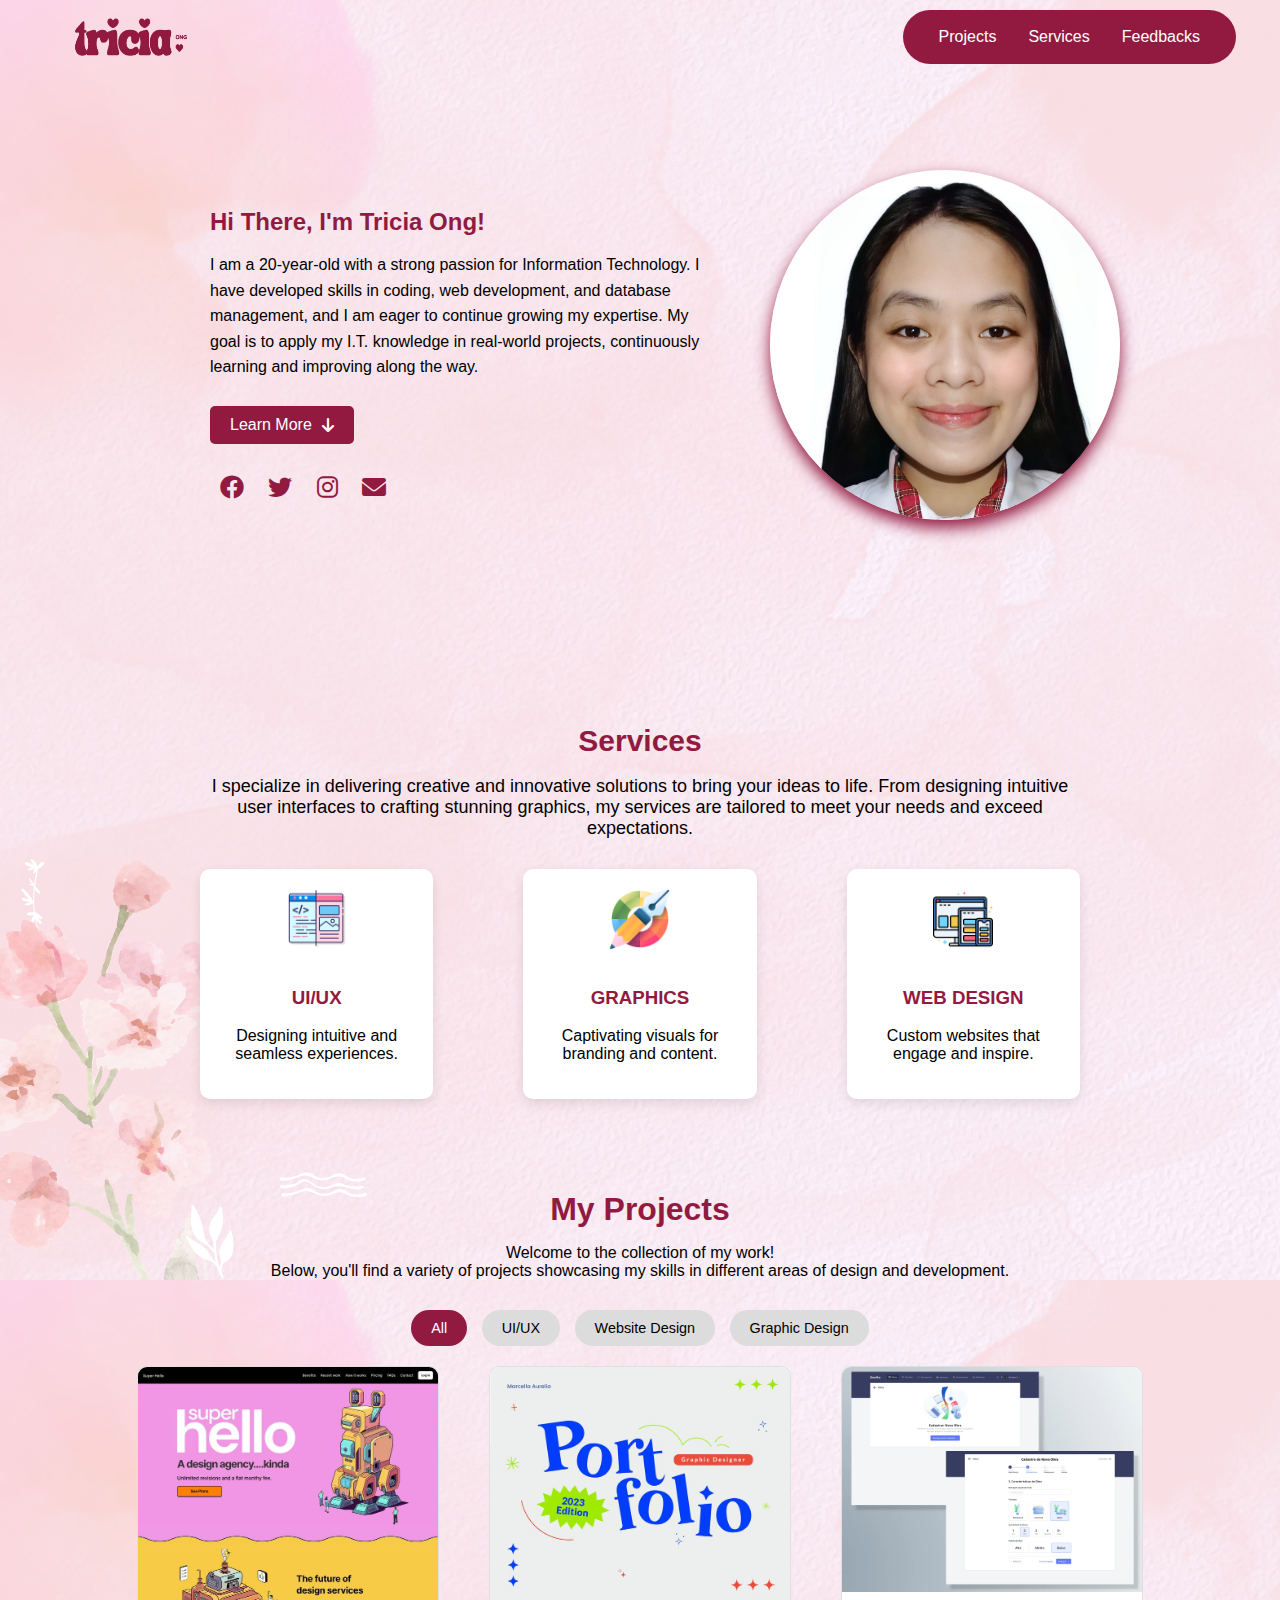
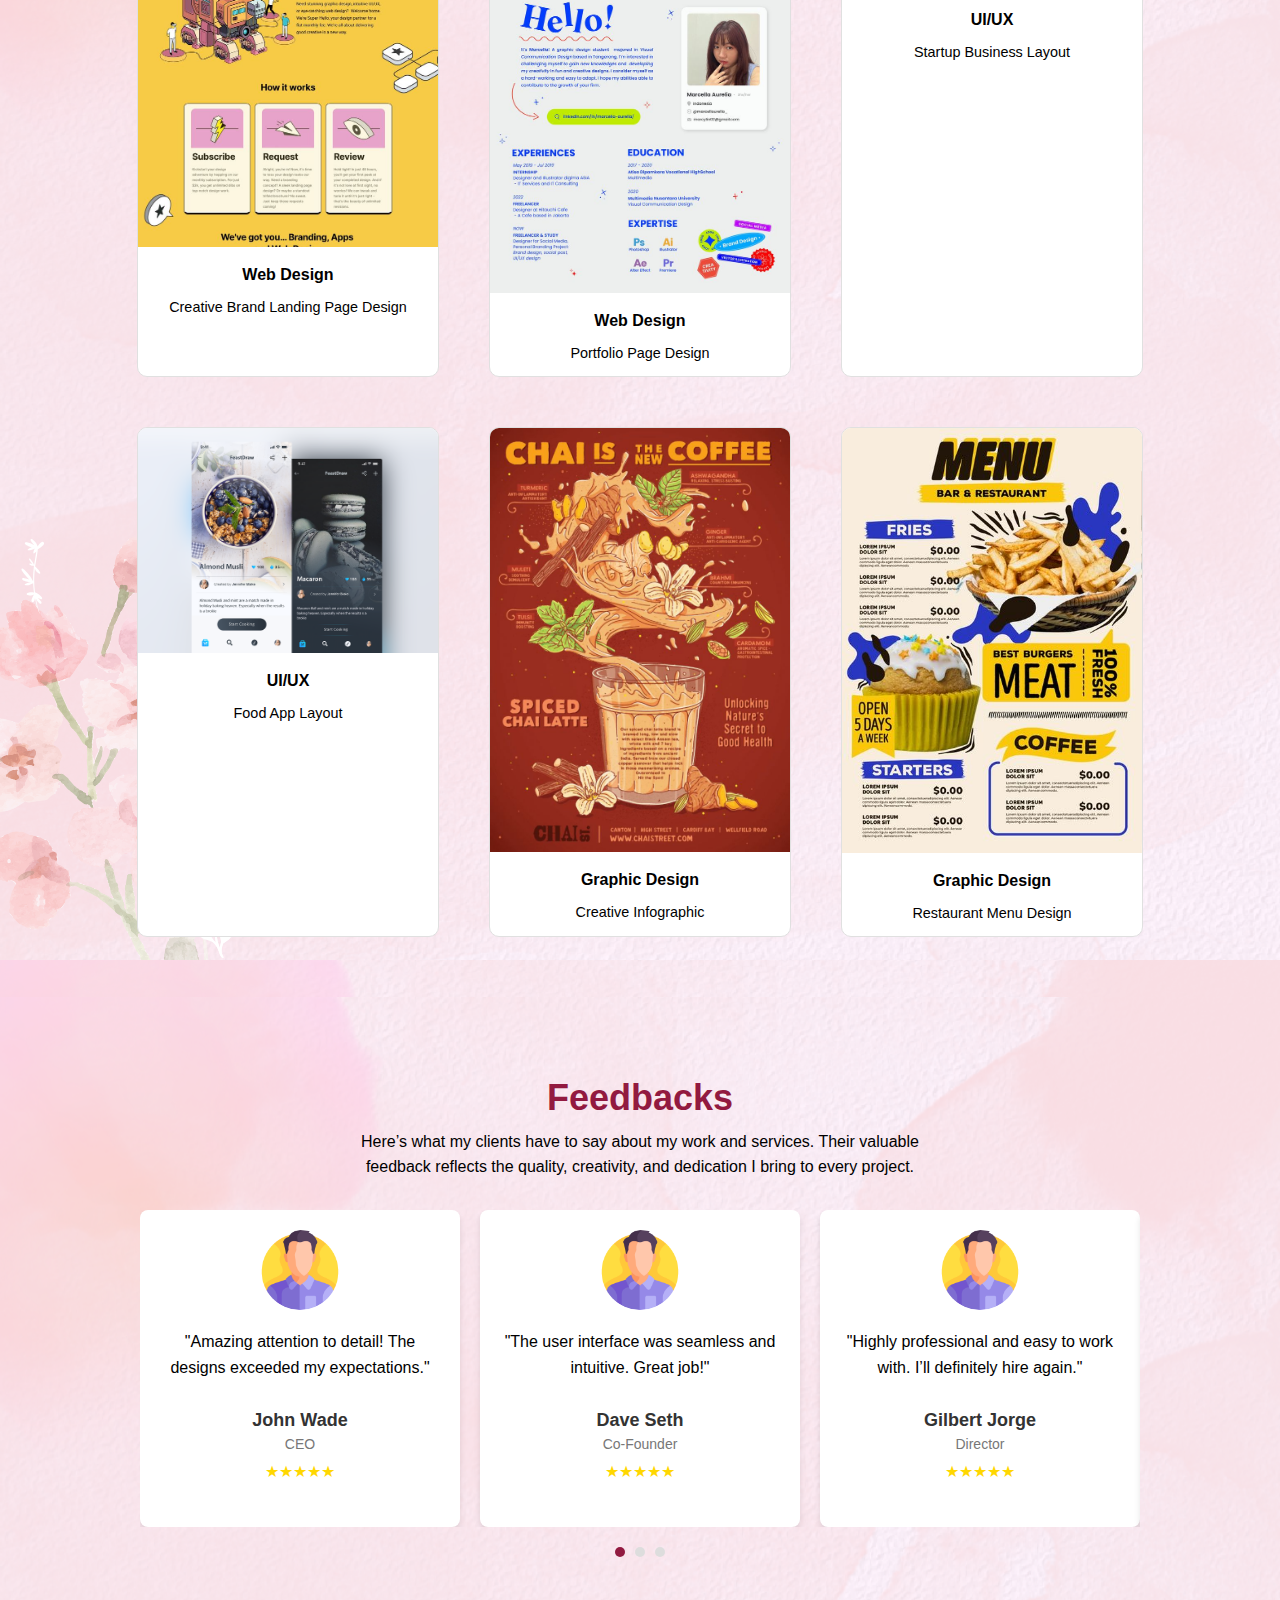
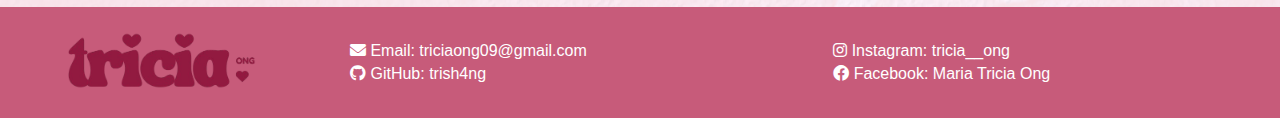
==== html/index.html @ 86149199 "PORTFOLIO" ====
<!DOCTYPE html>
<html lang="en">
<head>
    <meta charset="UTF-8">
    <meta name="viewport" content="width=device-width, initial-scale=1.0">
    <link rel="stylesheet" href="/css/wireframe.css">
    <link rel="icon" type="image/x-icon" href="/images/icon.png">
    <link rel="stylesheet" href="https://cdnjs.cloudflare.com/ajax/libs/font-awesome/6.0.0-beta3/css/all.min.css">
    <title>Portfolio</title>
</head>
<body>
    <!-- Navbar -->
    <div class="container1">
        <div class="navbar">
            <img src="/images/logo3.png" class="logo" alt="Logo">
            <ul>
                <li><a href="#projects">Projects</a></li>
                <li><a href="#services">Services</a></li>
                <li><a href="#feedbacks">Feedbacks</a></li>
            </ul>
        </div>
    </div>

    <!-- First Section: Hi There, I'm Tricia Ong -->
    <div class="flex-container">
        <!-- Left container: Heading and Paragraph -->
        <div class="container2">
            <h1>Hi There, I'm Tricia Ong!</h1>
            <p>I am a 20-year-old with a strong passion for Information Technology. I have developed skills in coding, web development, and database management, and I am eager to continue growing my expertise. My goal is to apply my I.T. knowledge in real-world projects, continuously learning and improving along the way.</p>
            <button type="button">
                Learn More <i class="fas fa-arrow-down"></i>
            </button>
            <div class="social-media">
                <a href="https://www.facebook.com" target="_blank"><i class="fab fa-facebook"></i></a>
                <a href="https://www.twitter.com" target="_blank"><i class="fab fa-twitter"></i></a>
                <a href="https://www.instagram.com" target="_blank"><i class="fab fa-instagram"></i></a>
                <a href="mailto:yourmail@gmail.com"><i class="fas fa-envelope"></i></a>
            </div>
        </div>
        <!-- Right container: Image -->
        <div class="container3">
            <img src="/images/shang1.jpg" class="profile-pic" alt="Profile Picture">
        </div>
    </div>

    <!-- Section: Services -->
<div class="services-section" id="services">
    <h2>Services</h2>
    <p>I specialize in delivering creative and innovative solutions to bring your ideas to life. From designing intuitive user interfaces to crafting stunning graphics, my services are tailored to meet your needs and exceed expectations.</p>
    <div class="services">
        <div class="service-card">
            <img src="/images/programming.png" alt="UI/UX">
            <h3>UI/UX</h3>
            <p>Designing intuitive and seamless experiences.</p>
        </div>
        <div class="service-card">
            <img src="/images/graphic-designer.png" alt="Graphics">
            <h3>GRAPHICS</h3>
            <p>Captivating visuals for branding and content.</p>
        </div>
        <div class="service-card">
            <img src="/images/responsive-design.png" alt="Web Design">
            <h3>WEB DESIGN</h3>
            <p>Custom websites that engage and inspire.</p>
        </div>
    </div>
</div>

<section id="projects" class="projects-section">
    <div class="container">
      <h2 class="section-title">My Projects</h2>
      <p class="section-description">
        Welcome to the collection of my work!<br>Below, you'll find a variety of projects showcasing my skills in different areas of design and development.
      </p>
      <div class="filter-buttons">
        <button class="filter-btn active" data-filter="all">All</button>
        <button class="filter-btn" data-filter="uiux">UI/UX</button>
        <button class="filter-btn" data-filter="website-design">Website Design</button>
        <button class="filter-btn" data-filter="graphic-design">Graphic Design</button>
      </div>
      <div class="projects-grid">
        <!-- Project 1 -->
        <div class="project-card website-design">
          <img src="/images/web2.jpg" alt="Creative Brand Landing Page Design">
          <h3>Web Design</h3>
          <p>Creative Brand Landing Page Design</p>
        </div>
        <!-- Project 2 -->
        <div class="project-card website-design">
          <img src="/images/web3.jpg" alt="Portfolio Page Design">
          <h3>Web Design</h3>
          <p>Portfolio Page Design</p>
        </div>
        <!-- Project 3 -->
        <div class="project-card uiux">
            <img src="/images/ui2.jpg" alt="Startup Business Layout">
            <h3>UI/UX</h3>
            <p>Startup Business Layout</p>
        </div>
        <!-- Project 4 -->
        <div class="project-card uiux">
            <img src="/images/ui1.png" alt="Food App Layout">
            <h3>UI/UX</h3>
            <p>Food App Layout</p>
        </div>
        <!-- Project 5 -->
        <div class="project-card graphic-design">
            <img src="/images/graphic2.jpg" alt="Creative Infographic">
            <h3>Graphic Design</h3>
            <p>Creative Infographic</p>
        </div>
        <!-- Project 6 -->
        <div class="project-card graphic-design">
            <img src="/images/graphic3.jpg" alt="Restaurant Menu Design">
            <h3>Graphic Design</h3>
            <p>Restaurant Menu Design</p>
        </div>
    </div>
  </section>
  

<div class="feedback-section" id="feedbacks">
    <h2>Feedbacks</h2>
    <p>Here’s what my clients have to say about my work and services. Their valuable feedback reflects the quality, creativity, and dedication I bring to every project.</p>
    
    <div class="slider-container">
        <div class="slider">
            <!-- First Slide -->
            <div class="feedback-slide">
                <div class="feedback-card">
                    <img src="/images/man.png" alt="John Wade">
                    <p>"Amazing attention to detail! The designs exceeded my expectations."</p>
                    <h4>John Wade</h4>
                    <span>CEO</span>
                    <div class="stars">★★★★★</div>
                </div>
                <div class="feedback-card">
                    <img src="/images/man.png" alt="Dave Seth">
                    <p>"The user interface was seamless and intuitive. Great job!"</p>
                    <h4>Dave Seth</h4>
                    <span>Co-Founder</span>
                    <div class="stars">★★★★★</div>
                </div>
                <div class="feedback-card">
                    <img src="/images/man.png" alt="Gilbert Jorge">
                    <p>"Highly professional and easy to work with. I’ll definitely hire again."</p>
                    <h4>Gilbert Jorge</h4>
                    <span>Director</span>
                    <div class="stars">★★★★★</div>
                </div>
            </div>

            <!-- Second Slide -->
            <div class="feedback-slide">
                <div class="feedback-card">
                    <img src="/images/woman.png" alt="Alice Doe">
                    <p>"The website looks fantastic and performs flawlessly on all devices!"</p>
                    <h4>Alice Doe</h4>
                    <span>Manager</span>
                    <div class="stars">★★★★★</div>
                </div>
                <div class="feedback-card">
                    <img src="/images/man.png" alt="Evan Smith">
                    <p>"The communication throughout the project was outstanding. Loved the results!"</p>
                    <h4>Evan Smith</h4>
                    <span>Engineer</span>
                    <div class="stars">★★★★★</div>
                </div>
                <div class="feedback-card">
                    <img src="/images/woman.png" alt="Sophia Lee">
                    <p>"Delivered the project on time and with exceptional quality. Highly recommended."</p>
                    <h4>Sophia Lee</h4>
                    <span>Designer</span>
                    <div class="stars">★★★★★</div>
                </div>
            </div>

            <!-- Third Slide -->
            <div class="feedback-slide">
                <div class="feedback-card">
                    <img src="/images/man.png" alt="Jack Brown">
                    <p>"The logo design was exactly what I envisioned, simple yet powerful."</p>
                    <h4>Jack Brown</h4>
                    <span>Entrepreneur</span>
                    <div class="stars">★★★★★</div>
                </div>
                <div class="feedback-card">
                    <img src="/images/woman.png" alt="Maria Wilson">
                    <p>"Your work has elevated my business. Thank you for your dedication!"</p>
                    <h4>Maria Wilson</h4>
                    <span>Consultant</span>
                    <div class="stars">★★★★★</div>
                </div>
                <div class="feedback-card">
                    <img src="/images/man.png" alt="Kevin White">
                    <p>"You brought my ideas to life better than I could have imagined. Incredible work!"</p>
                    <h4>Kevin White</h4>
                    <span>Architect</span>
                    <div class="stars">★★★★★</div>
                </div>
            </div>
        </div>
    </div>

    <div class="dots">
        <span class="dot active" data-slide="0"></span>
        <span class="dot" data-slide="1"></span>
        <span class="dot" data-slide="2"></span>
    </div>
</div>

<!-- Footer Section -->
<footer class="footer">
    <div class="footer-logo">
        <img src="/images/logo3.png" alt="Logo">
    </div>
    <div class="footer-links">
        <div class="footer-column">
            <!-- Center column -->
            <a href="mailto:triciaong09@gmail.com"><i class="fa-solid fa-envelope"></i> Email: triciaong09@gmail.com</a>
            <a href="https://bit.ly/3ST3BWnhttps://github.com/trish4ng/BSIT3D_Ong" target="_blank"><i class="fa-brands fa-github"></i> GitHub: trish4ng</a>
        </div>
        <div class="footer-column">
            <!-- Right column -->
            <a href="https://www.instagram.com/tricia__ong/" target="_blank"><i class="fa-brands fa-instagram"></i> Instagram: tricia__ong</a>
            <a href="https://www.facebook.com/MariaTriciaOng/" target="_blank"><i class="fa-brands fa-facebook"></i> Facebook: Maria Tricia Ong</a>
        </div>
    </div>
</footer>


    <script src="/javascript/script.js"></script>
</body>
</html>
---- css/wireframe.css ----
::-webkit-scrollbar {
    display: none;   
}

/* General body styling */
body {
    font-family: Arial, sans-serif;
    margin: 0;
    padding: 0;
    background-color: #FFCBCB;
    font-family: Verdana, Geneva, Tahoma, sans-serif;
    background-image: url("/images/bg3.png");
    width: 100%;
    height: 100%;
}

html {
    scroll-behavior: smooth;
}


/* Navbar container */
.navbar {
    display: flex;
    justify-content: space-between;
    align-items: center;
    padding: 10px 20px;
    position: fixed;
    top: 0;
    left: 0;
    width: 100%;
    transition: background-color 0.3s ease;
    z-index: 1000;
}

.navbar.scrolled {
    background-color: #C75B7A;
}

/* Logo styling */
.logo {
    width: 120px; /* Adjust the size of your logo */
    height: 40px;
    margin-left: 50px;
}

/* Navbar links */
.navbar ul {
    display: flex;
    list-style: none;
    padding: 10px 20px; /* Padding for the entire box */
    background-color: #921A40; /* Background color for the box containing the links */
    border-radius: 30px; /* Rounded corners for the box */
    margin: 0;
    margin-right: 5%;
}

.navbar ul li {
    margin: 0;
}

.navbar ul li a {
    display: block; /* Makes the link take up the full space */
    color: white;
    text-decoration: none;
    padding: 8px 16px;
    transition: background-color 0.3s;
    border-radius: 20px;
}

.navbar ul li a:hover {
    background-color: #DA7297;
}

/* Flexbox container for both sections */
.flex-container {
    display: flex;
    justify-content: center; /* Align items from the left */
    align-items: center; /* Vertically center content */
    padding: 20px;
    max-width: 1200px; /* Control the overall width of the layout */
    margin: 150px auto; /* Center the flex container horizontally */
    gap: 10px; /* Reduce space between the text and image containers */
}

/* Left side: Heading and paragraph container */
.container2 {
    width: 500px; /* Fixed width */
    height: auto; /* Adjust height automatically based on content */
    text-align: left;
    padding-right: 10px; /* Less space between text and image */
    padding: 0; /* Remove padding to bring it closer */
    box-sizing: border-box; /* Ensures padding doesn't increase width/height */
}

.container2 h1 {
    font-size: 24px;
    font-weight: bold;
    margin-bottom: 15px;
    color: #921A40;
}

.container2 p {
    font-size: 16px;
    line-height: 1.6;
}

/* Button styling */
button {
    padding: 10px 20px;
    background-color: #921A40;
    color: white;
    border: none;
    border-radius: 5px;
    font-size: 16px;
    cursor: pointer;
    display: inline-flex;
    align-items: center;
    margin-bottom: 20px; /* Space below button */
    margin-top: 10px;
}

button i {
    margin-left: 10px;
}

button:hover {
    background-color: #DA7297;
}

/* Social media icons styling */
.social-media {
    margin-top: 10px;
}

.social-media a {
    margin: 0 10px;
    font-size: 24px;
    color: #921A40;
    text-decoration: none;
}

.social-media a:hover {
    color: #DA7297;
}

/* Right side: Image container */
.container3 {
    width: 350px; /* Adjust the width for the image container */
    height: auto; /* Adjust height automatically */
    text-align: center; /* Center the image horizontally */
    padding: 0; /* Remove padding to bring it closer */
    box-sizing: border-box; /* Ensures padding doesn't increase width/height */
}

.container3 img {
    width: 350px; /* Larger width */
    height: 350px; /* Larger height */
    border-radius: 50%; /* Fully round image */
    box-shadow: 0 8px 16px #921A40; /* Add a shadow */
    margin-left: 50px;
}

/* Services Section */
.services-section {
    padding: 5px 200px;
    text-align: center;
}

.services-section h2 {
    font-size: 30px;
    margin-bottom: 10px;
    color: #921A40;
}

.services-section p {
    font-size: 18px;
}

.services {
    display: grid;
    grid-template-columns: repeat(auto-fit, minmax(200px, 1fr));
    gap: 90px;
    margin-top: 30px;
}

.service-card {
    background: #fff;
    padding: 20px;
    border-radius: 10px;
    box-shadow: 0px 4px 12px rgba(0, 0, 0, 0.1);
    text-align: center;
    transition: transform 0.3s ease, box-shadow 0.3s ease;
}

.service-card img {
    max-width: 60px;
    margin-bottom: 15px;
}

.service-card h3 {
    color: #921A40;
}

.service-card p {
    font-size: 16px;
    color: black;
}

/* Hover Effect */
.service-card:hover {
    transform: scale(1.1);
    box-shadow: 0px 8px 16px rgba(0, 0, 0, 0.2);
}

.feedback-section {
    text-align: center;
    padding: 50px 20px;
    background-color: transparent; /* Make the background transparent */
    background-image: inherit; /* Inherit the main background image if needed */
}

.feedback-section h2 {
    font-size: 36px;
    font-weight: bold;
    color: #921A40;
    margin-bottom: 10px;
}

.feedback-section p {
    color: black;
    max-width: 600px;
    margin: 0 auto 30px;
    line-height: 1.6;
}

.slider-container {
    overflow: hidden;
    position: relative;
    max-width: 1000px;
    margin: 0 auto;
}

.slider {
    display: flex;
    transition: transform 0.5s ease-in-out;
}

.feedback-slide {
    display: flex;
    gap: 20px;
    flex-shrink: 0;
    width: 100%;
    justify-content: space-between;
}

.feedback-card {
    flex: 1;
    background-color: #fff;
    padding: 20px;
    border-radius: 8px;
    box-shadow: 0 4px 6px rgba(0, 0, 0, 0.1);
    text-align: center;
}

.feedback-card img {
    border-radius: 50%;
    margin-bottom: 15px;
    width: 80px;
    height: 80px;
}

.feedback-card h4 {
    margin: 10px 0 5px;
    color: #333;
    font-size: 18px;
}

.feedback-card span {
    color: #777;
    font-size: 14px;
    display: block;
    margin-bottom: 10px;
}

.stars {
    color: #FFD700;
    font-size: 16px;
}

.dots {
    margin-top: 20px;
    display: flex;
    justify-content: center;
    gap: 10px;
}

.dot {
    width: 10px;
    height: 10px;
    background-color: #ddd;
    border-radius: 50%;
    cursor: pointer;
}

.dot.active {
    background-color: #921A40;
}

.projects-section {
    padding: 60px 20px;
    text-align: center;
    background-color: transparent; /* Make the background transparent */
  }
  
  .section-title {
    font-size: 2rem;
    font-weight: bold;
    margin-bottom: 10px;
    color: #921A40;
  }
  
  .section-description {
    font-size: 1rem;
    color: black;
    margin-bottom: 30px;
  }
  
  .filter-buttons {
    margin-bottom: 20px;
  }
  
  .filter-btn {
    padding: 10px 20px;
    border: none;
    border-radius: 25px;
    margin: 0 5px;
    cursor: pointer;
    font-size: 0.9rem;
    color: black;
    background-color: gainsboro;
  }
  
  .filter-btn.active,
  .filter-btn:hover {
    background-color: #921A40;
    color: #fff;
  }
  
  .projects-grid {
    display: flex;
    flex-wrap: wrap;
    justify-content: center;
    gap: 50px;
  }
  
  .project-card {
    width: 300px;
    text-align: left;
    border: 1px solid #e0e0e0;
    border-radius: 10px;
    overflow: hidden;
    background-color: #fff;
    transition: box-shadow 0.3s ease;
  }
  
  .project-card:hover {
    box-shadow: 0 4px 10px rgba(0, 0, 0, 0.1);
  }
  
  .project-card img {
    width: 100%;
    height: auto;
  }
  
  .project-card h3 {
    font-size: 1rem;
    color: black;
    margin: 15px;
    text-align: center;
  }
  
  .project-card p {
    font-size: 0.9rem;
    color: black;
    margin: 0 15px 15px;
    text-align: center;
  }  

/* Footer Section */
.footer {
    background-color: #C75B7A;
    color: #fff;
    display: flex; /* Use flexbox for alignment */
    justify-content: space-between; /* Distribute content */
    align-items: center; /* Center vertically */
    padding: 20px 50px; /* Add padding */
    flex-wrap: wrap; /* Allow wrapping for responsiveness */
    text-align: left;
}

.footer-logo img {
    width: 200px; /* Adjust the size of the logo */
    height: auto; /* Maintain aspect ratio */
    margin: 0 10px;
}

.footer-links {
    flex: 1; /* Let links take available space */
    display: flex;
    justify-content: space-between;
    align-items: flex-start;
    flex-wrap: wrap; /* Allow links to wrap if needed */
}

.footer-column {
    flex: 0 1 33%; /* Ensure three equal columns */
    margin: 10px 80px; /* Add space between columns */
}

.footer-column a {
    color: #fff;
    text-decoration: none;
    margin: 5px 0;
    font-size: 16px;
    display: block; /* Make each link occupy a new line */
}

.footer-column a:hover {
    text-decoration: underline;
    color: #FFCBCB;
}
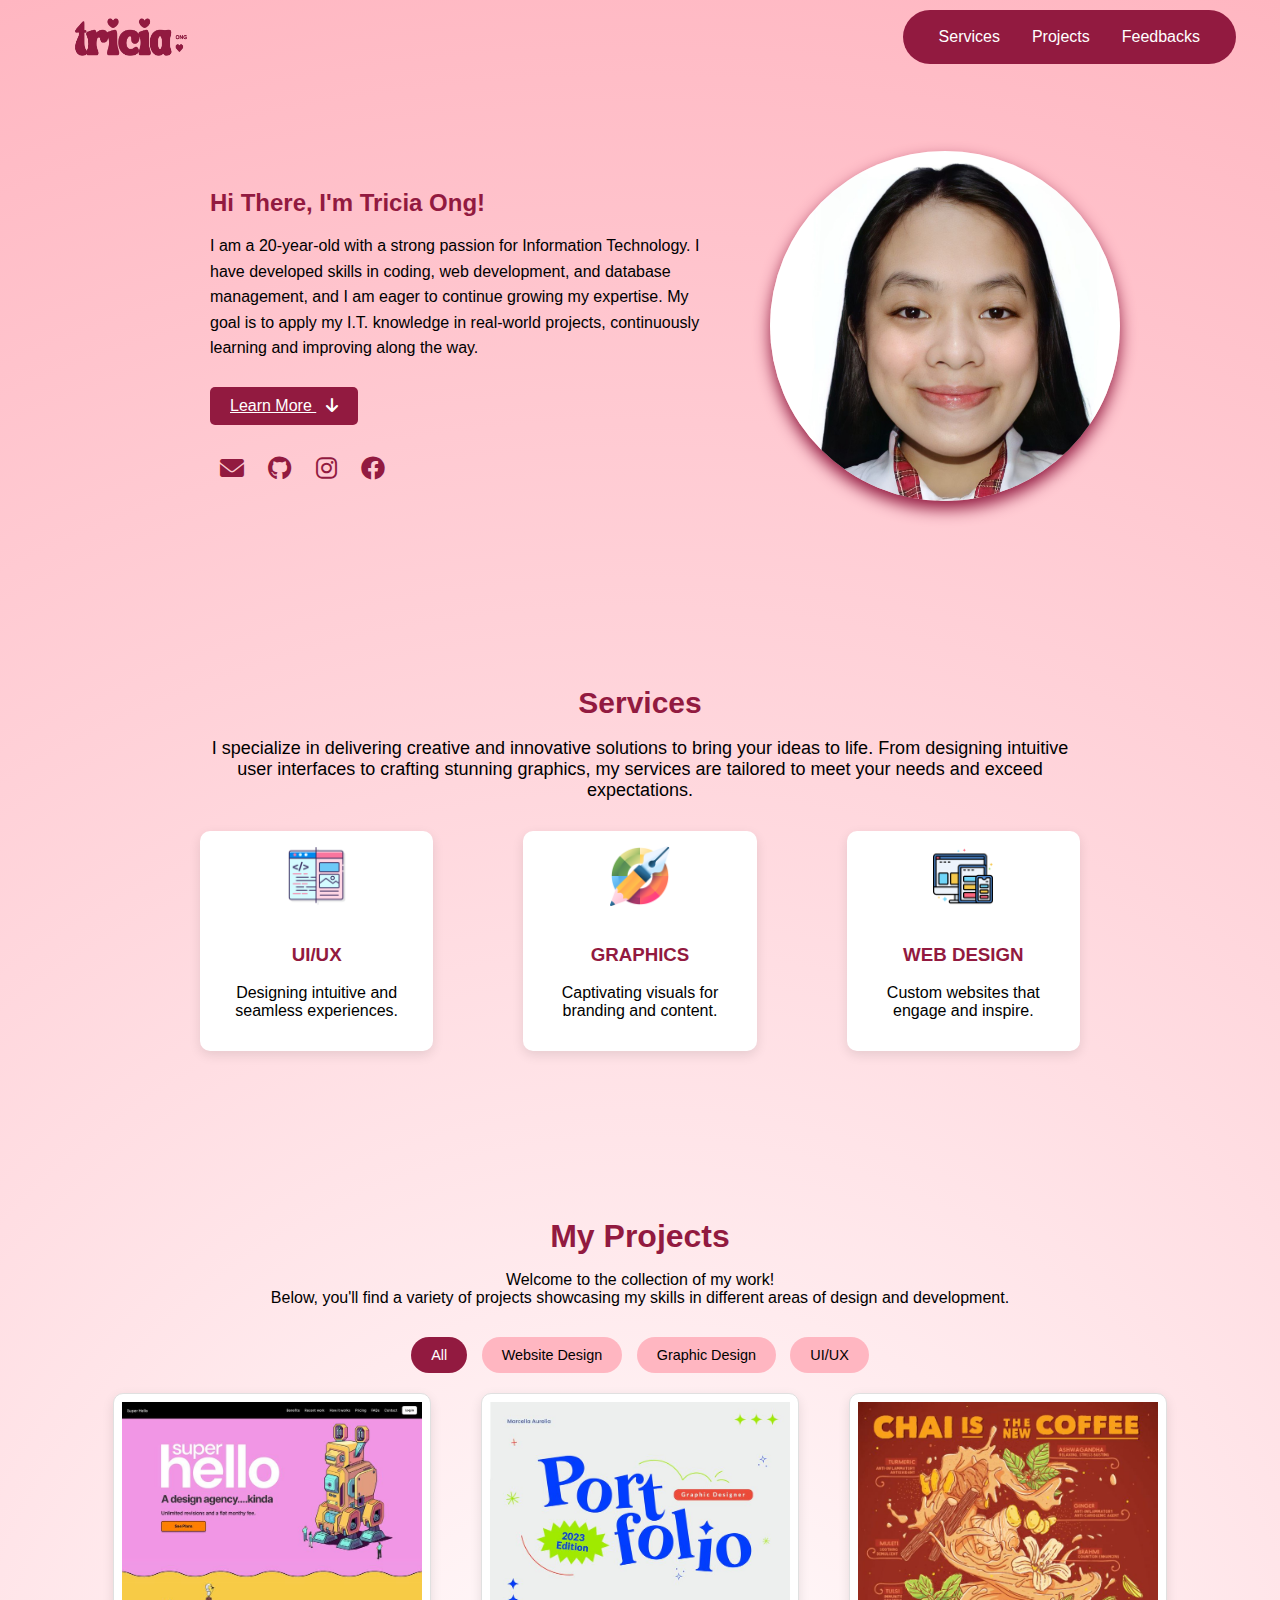
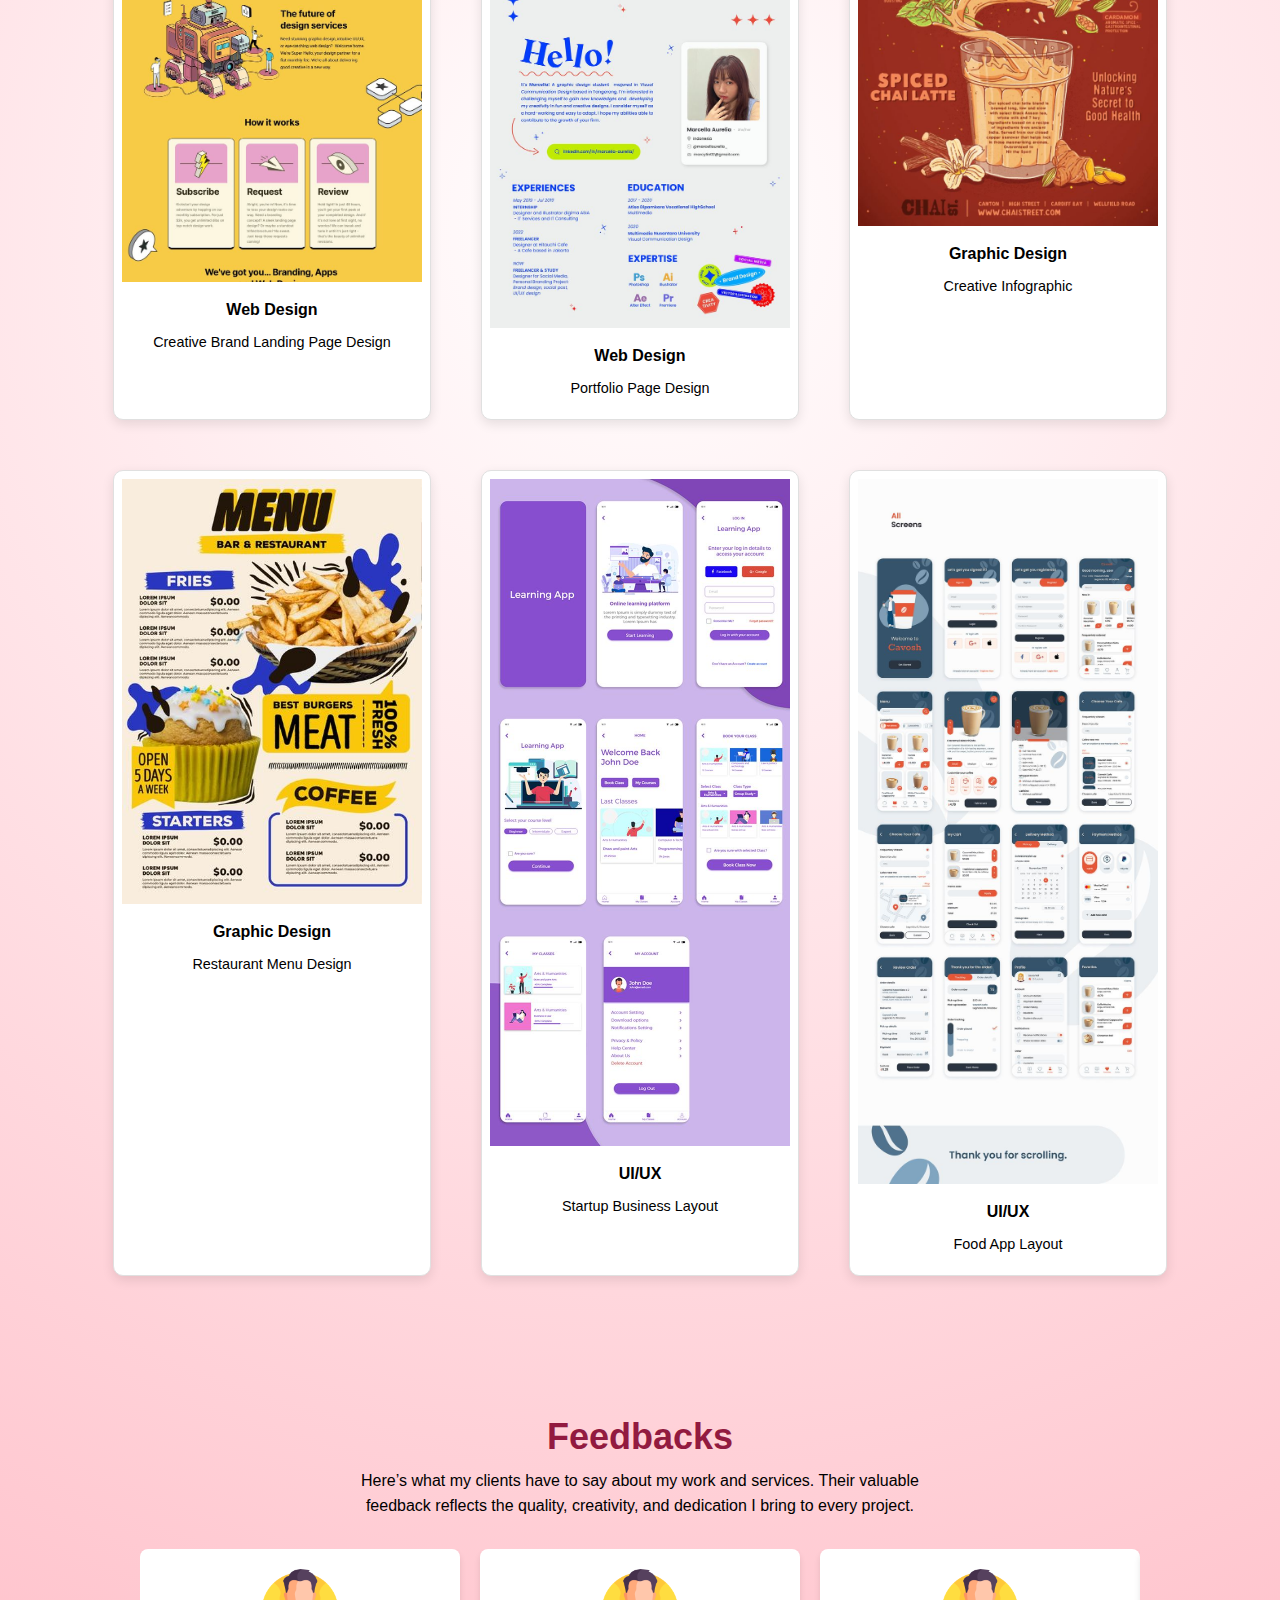
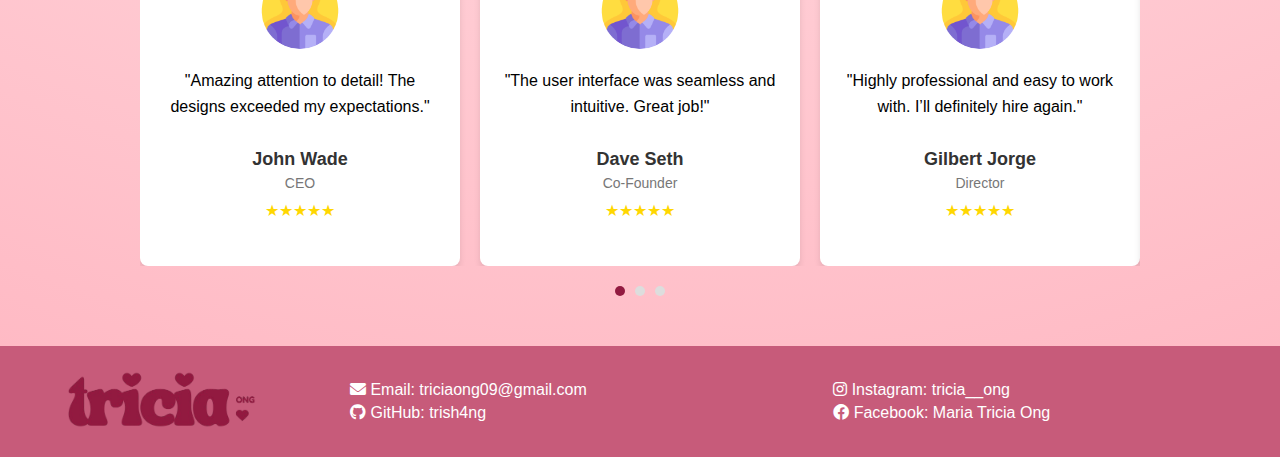
==== commit 0ed11d42: "PORTFOLIO" ====
--- a/html/index.html
+++ b/html/index.html
@@ -3,7 +3,7 @@
 <head>
     <meta charset="UTF-8">
     <meta name="viewport" content="width=device-width, initial-scale=1.0">
-    <link rel="stylesheet" href="/css/wireframe.css">
+    <link rel="stylesheet" href="/css/index.css">
     <link rel="icon" type="image/x-icon" href="/images/icon.png">
     <link rel="stylesheet" href="https://cdnjs.cloudflare.com/ajax/libs/font-awesome/6.0.0-beta3/css/all.min.css">
     <title>Portfolio</title>
@@ -14,8 +14,8 @@
         <div class="navbar">
             <img src="/images/logo3.png" class="logo" alt="Logo">
             <ul>
+                <li><a href="#services1">Services</a></li>
                 <li><a href="#projects">Projects</a></li>
-                <li><a href="#services">Services</a></li>
                 <li><a href="#feedbacks">Feedbacks</a></li>
             </ul>
         </div>
@@ -27,14 +27,14 @@
         <div class="container2">
             <h1>Hi There, I'm Tricia Ong!</h1>
             <p>I am a 20-year-old with a strong passion for Information Technology. I have developed skills in coding, web development, and database management, and I am eager to continue growing my expertise. My goal is to apply my I.T. knowledge in real-world projects, continuously learning and improving along the way.</p>
-            <button type="button">
-                Learn More <i class="fas fa-arrow-down"></i>
+            <button type="button"><a href="#services1">
+                Learn More <i class="fas fa-arrow-down"></i></a>
             </button>
             <div class="social-media">
-                <a href="https://www.facebook.com" target="_blank"><i class="fab fa-facebook"></i></a>
-                <a href="https://www.twitter.com" target="_blank"><i class="fab fa-twitter"></i></a>
-                <a href="https://www.instagram.com" target="_blank"><i class="fab fa-instagram"></i></a>
-                <a href="mailto:yourmail@gmail.com"><i class="fas fa-envelope"></i></a>
+                <a href="mailto:triciaong09@gmail.com"><i class="fas fa-envelope"></i></a>
+                <a href="https://bit.ly/3ST3BWnhttps://github.com/trish4ng/BSIT3D_Ong"><i class="fa-brands fa-github"></i></a>
+                <a href="https://www.instagram.com/tricia__ong/" target="_blank"><i class="fab fa-instagram"></i></a>
+                <a href="https://www.facebook.com/MariaTriciaOng/" target="_blank"><i class="fab fa-facebook"></i></a>
             </div>
         </div>
         <!-- Right container: Image -->
@@ -44,10 +44,10 @@
     </div>
 
     <!-- Section: Services -->
-<div class="services-section" id="services">
+<div class="services-section" id="services1">
     <h2>Services</h2>
     <p>I specialize in delivering creative and innovative solutions to bring your ideas to life. From designing intuitive user interfaces to crafting stunning graphics, my services are tailored to meet your needs and exceed expectations.</p>
-    <div class="services">
+    <div class="services-div">
         <div class="service-card">
             <img src="/images/programming.png" alt="UI/UX">
             <h3>UI/UX</h3>
@@ -74,9 +74,9 @@
       </p>
       <div class="filter-buttons">
         <button class="filter-btn active" data-filter="all">All</button>
-        <button class="filter-btn" data-filter="uiux">UI/UX</button>
         <button class="filter-btn" data-filter="website-design">Website Design</button>
         <button class="filter-btn" data-filter="graphic-design">Graphic Design</button>
+        <button class="filter-btn" data-filter="uiux">UI/UX</button>
       </div>
       <div class="projects-grid">
         <!-- Project 1 -->
@@ -92,28 +92,28 @@
           <p>Portfolio Page Design</p>
         </div>
         <!-- Project 3 -->
-        <div class="project-card uiux">
-            <img src="/images/ui2.jpg" alt="Startup Business Layout">
-            <h3>UI/UX</h3>
-            <p>Startup Business Layout</p>
-        </div>
-        <!-- Project 4 -->
-        <div class="project-card uiux">
-            <img src="/images/ui1.png" alt="Food App Layout">
-            <h3>UI/UX</h3>
-            <p>Food App Layout</p>
-        </div>
-        <!-- Project 5 -->
         <div class="project-card graphic-design">
             <img src="/images/graphic2.jpg" alt="Creative Infographic">
             <h3>Graphic Design</h3>
             <p>Creative Infographic</p>
         </div>
-        <!-- Project 6 -->
+        <!-- Project 4 -->
         <div class="project-card graphic-design">
             <img src="/images/graphic3.jpg" alt="Restaurant Menu Design">
             <h3>Graphic Design</h3>
             <p>Restaurant Menu Design</p>
+        </div>
+        <!-- Project 5 -->
+        <div class="project-card uiux">
+            <img src="/images/ui3.jpg" alt="Startup Business Layout">
+            <h3>UI/UX</h3>
+            <p>Startup Business Layout</p>
+        </div>
+        <!-- Project 6 -->
+        <div class="project-card uiux">
+            <img src="/images/ui4.jpg" alt="Food App Layout">
+            <h3>UI/UX</h3>
+            <p>Food App Layout</p>
         </div>
     </div>
   </section>
--- a/css/index.css
+++ b/css/index.css
@@ -0,0 +1,456 @@
+::-webkit-scrollbar {
+    display: none;   
+}
+
+/* General body styling */
+body {
+    font-family: Arial, sans-serif;
+    margin: 0;
+    padding: 0;
+    background-color: #FFCBCB;
+    font-family: Verdana, Geneva, Tahoma, sans-serif;
+    background-image: radial-gradient(circle, #ffffff, #ffb6c1);
+    background-size: cover;
+    background-repeat: no-repeat;
+    background-color: center center;
+    width: 100%;
+    height: 100%;
+}
+
+html {
+    scroll-behavior: smooth;
+}
+
+
+/* Navbar container */
+.navbar {
+    display: flex;
+    justify-content: space-between;
+    align-items: center;
+    padding: 10px 20px;
+    position: fixed;
+    top: 0;
+    left: 0;
+    width: 100%;
+    transition: background-color 0.3s ease;
+    z-index: 1000;
+}
+
+.navbar.scrolled {
+    background-color: #C75B7A;
+}
+
+/* Logo styling */
+.logo {
+    width: 120px; /* Adjust the size of your logo */
+    height: 40px;
+    margin-left: 50px;
+}
+
+/* Navbar links */
+.navbar ul {
+    display: flex;
+    list-style: none;
+    padding: 10px 20px; /* Padding for the entire box */
+    background-color: #921A40; /* Background color for the box containing the links */
+    border-radius: 30px; /* Rounded corners for the box */
+    margin: 0;
+    margin-right: 5%;
+}
+
+.navbar ul li {
+    margin: 0;
+}
+
+.navbar ul li a {
+    display: block; /* Makes the link take up the full space */
+    color: white;
+    text-decoration: none;
+    padding: 8px 16px;
+    transition: background-color 0.3s;
+    border-radius: 20px;
+}
+
+.navbar ul li a:hover {
+    background-color: #DA7297;
+}
+
+/* Flexbox container for both sections */
+.flex-container {
+    display: flex;
+    justify-content: center; /* Align items from the left */
+    align-items: center; /* Vertically center content */
+    padding: 1px;
+    max-width: 1200px; /* Control the overall width of the layout */
+    margin-top: 150px; /* Center the flex container horizontally */
+    margin-bottom: 50px;
+    margin-left: auto;
+    margin-right: auto;
+    gap: 10px; /* Reduce space between the text and image containers */
+}
+
+/* Left side: Heading and paragraph container */
+.container2 {
+    width: 500px; /* Fixed width */
+    height: auto; /* Adjust height automatically based on content */
+    text-align: left;
+    padding-right: 10px; /* Less space between text and image */
+    padding: 0; /* Remove padding to bring it closer */
+    box-sizing: border-box; /* Ensures padding doesn't increase width/height */
+}
+
+.container2 h1 {
+    font-size: 24px;
+    font-weight: bold;
+    margin-bottom: 15px;
+    color: #921A40;
+}
+
+.container2 p {
+    font-size: 16px;
+    line-height: 1.6;
+}
+
+/* Button styling */
+button {
+    padding: 10px 20px;
+    background-color: #921A40;
+    color: white;
+    border: none;
+    border-radius: 5px;
+    font-size: 16px;
+    cursor: pointer;
+    display: inline-flex;
+    align-items: center;
+    margin-bottom: 20px; /* Space below button */
+    margin-top: 10px;
+}
+
+button a {
+    color: white;
+}
+
+button i {
+    margin-left: 10px;
+    color: white;
+}
+
+button:hover {
+    background-color: #DA7297;
+}
+
+/* Social media icons styling */
+.social-media {
+    margin-top: 10px;
+}
+
+.social-media a {
+    margin: 0 10px;
+    font-size: 24px;
+    color: #921A40;
+    text-decoration: none;
+}
+
+.social-media a:hover {
+    color: #DA7297;
+}
+
+/* Right side: Image container */
+.container3 {
+    width: 350px; /* Adjust the width for the image container */
+    height: auto; /* Adjust height automatically */
+    text-align: center; /* Center the image horizontally */
+    padding: 0; /* Remove padding to bring it closer */
+    box-sizing: border-box; /* Ensures padding doesn't increase width/height */
+}
+
+.container3 img {
+    width: 350px; /* Larger width */
+    height: 350px; /* Larger height */
+    border-radius: 50%; /* Fully round image */
+    box-shadow: 0 8px 16px #921A40; /* Add a shadow */
+    margin-left: 50px;
+}
+
+/* Services Section */
+.services-section {
+    padding: 80px 200px;
+    text-align: center;
+}
+
+#services1 {
+    margin-top: 80px;
+}
+
+.services-section h2 {
+    font-size: 30px;
+    margin-bottom: 10px;
+    margin-top: 20px;
+    color: #921A40;
+}
+
+.services-section p {
+    font-size: 18px;
+}
+
+.services-div {
+    display: grid;
+    grid-template-columns: repeat(auto-fit, minmax(200px, 1fr));
+    gap: 90px;
+    margin-top: 30px;
+}
+
+.service-card {
+    background: #fff;
+    padding: 15px;
+    margin: 0;
+    border-radius: 10px;
+    box-shadow: 0px 4px 12px rgba(0, 0, 0, 0.1);
+    text-align: center;
+    transition: transform 0.3s ease, box-shadow 0.3s ease;
+}
+
+.service-card img {
+    max-width: 60px;
+    margin-bottom: 15px;
+}
+
+.service-card h3 {
+    color: #921A40;
+}
+
+.service-card p {
+    font-size: 16px;
+    color: black;
+}
+
+/* Hover Effect */
+.service-card:hover {
+    transform: scale(1.1);
+    box-shadow: 0px 8px 16px rgba(0, 0, 0, 0.2);
+}
+
+.feedback-section {
+    text-align: center;
+    padding: 50px 20px;
+    background-color: transparent; /* Make the background transparent */
+    background-size: cover; /* Ensures the image covers the entire section */
+    background-repeat: no-repeat; /* Prevents repeating the background image */
+    background-position: center center; /* Centers the background image */
+    padding: 50px 0; /* Adds some space around the content */
+}
+
+.feedback-section h2 {
+    font-size: 36px;
+    font-weight: bold;
+    color: #921A40;
+    margin-bottom: 10px;
+}
+
+.feedback-section p {
+    color: black;
+    max-width: 600px;
+    margin: 0 auto 30px;
+    line-height: 1.6;
+}
+
+.slider-container {
+    overflow: hidden;
+    position: relative;
+    max-width: 1000px;
+    margin: 0 auto;
+}
+
+.slider {
+    display: flex;
+    transition: transform 0.5s ease-in-out;
+}
+
+.feedback-slide {
+    display: flex;
+    gap: 20px;
+    flex-shrink: 0;
+    width: 100%;
+    justify-content: space-between;
+}
+
+.feedback-card {
+    flex: 1;
+    background-color: #fff;
+    padding: 20px;
+    border-radius: 8px;
+    box-shadow: 0 4px 6px rgba(0, 0, 0, 0.1);
+    text-align: center;
+}
+
+.feedback-card img {
+    border-radius: 50%;
+    margin-bottom: 15px;
+    width: 80px;
+    height: 80px;
+}
+
+.feedback-card h4 {
+    margin: 10px 0 5px;
+    color: #333;
+    font-size: 18px;
+}
+
+.feedback-card span {
+    color: #777;
+    font-size: 14px;
+    display: block;
+    margin-bottom: 10px;
+}
+
+.stars {
+    color: #FFD700;
+    font-size: 16px;
+}
+
+.dots {
+    margin-top: 20px;
+    display: flex;
+    justify-content: center;
+    gap: 10px;
+}
+
+.dot {
+    width: 10px;
+    height: 10px;
+    background-color: #ddd;
+    border-radius: 50%;
+    cursor: pointer;
+}
+
+.dot.active {
+    background-color: #921A40;
+}
+
+.projects-section {
+    padding: 60px 20px;
+    text-align: center;
+    background-color: transparent; /* Make the background transparent */
+  }
+  
+  .section-title {
+    font-size: 2rem;
+    font-weight: bold;
+    margin-bottom: 10px;
+    color: #921A40;
+  }
+  
+  .section-description {
+    font-size: 1rem;
+    color: black;
+    margin-bottom: 30px;
+  }
+  
+  .filter-buttons {
+    margin-bottom: 20px;
+  }
+  
+  .filter-btn {
+    padding: 10px 20px;
+    border: none;
+    border-radius: 25px;
+    margin: 0 5px;
+    cursor: pointer;
+    font-size: 0.9rem;
+    color: black;
+    background-color: #ffb6c1;
+  }
+  
+  .filter-btn.active,
+  .filter-btn:hover {
+    background-color: #921A40;
+    color: #fff;
+  }
+  
+  .projects-grid {
+    display: flex;
+    flex-wrap: wrap;
+    justify-content: center;
+    gap: 50px;
+  }
+  
+  .project-card {
+    width: 300px;
+    text-align: left;
+    border: 1px solid #e0e0e0;
+    border-radius: 10px;
+    overflow: hidden;
+    background-color: #fff;
+    transition: transform 0.3s ease, box-shadow 0.3s ease;
+    padding: 8px;
+    margin: 0;
+    box-shadow: 0px 4px 12px rgba(0, 0, 0, 0.1);
+}
+
+.project-card:hover {
+    transform: scale(1.05); /* Reduced scaling */
+    box-shadow: 0px 6px 14px rgba(0, 0, 0, 0.15); /* Adjusted shadow */
+}
+  
+  .project-card img {
+    width: 100%;
+    height: auto;
+  }
+  
+  .project-card h3 {
+    font-size: 1rem;
+    color: black;
+    margin: 15px;
+    text-align: center;
+  }
+  
+  .project-card p {
+    font-size: 0.9rem;
+    color: black;
+    margin: 0 15px 15px;
+    text-align: center;
+  }  
+
+/* Footer Section */
+.footer {
+    background-color: #C75B7A;
+    color: #fff;
+    display: flex; /* Use flexbox for alignment */
+    justify-content: space-between; /* Distribute content */
+    align-items: center; /* Center vertically */
+    padding: 20px 50px; /* Add padding */
+    flex-wrap: wrap; /* Allow wrapping for responsiveness */
+    text-align: left;
+}
+
+.footer-logo img {
+    width: 200px; /* Adjust the size of the logo */
+    height: auto; /* Maintain aspect ratio */
+    margin: 0 10px;
+}
+
+.footer-links {
+    flex: 1; /* Let links take available space */
+    display: flex;
+    justify-content: space-between;
+    align-items: flex-start;
+    flex-wrap: wrap; /* Allow links to wrap if needed */
+}
+
+.footer-column {
+    flex: 0 1 33%; /* Ensure three equal columns */
+    margin: 10px 80px; /* Add space between columns */
+}
+
+.footer-column a {
+    color: #fff;
+    text-decoration: none;
+    margin: 5px 0;
+    font-size: 16px;
+    display: block; /* Make each link occupy a new line */
+}
+
+.footer-column a:hover {
+    text-decoration: underline;
+    color: #FFCBCB;
+}
